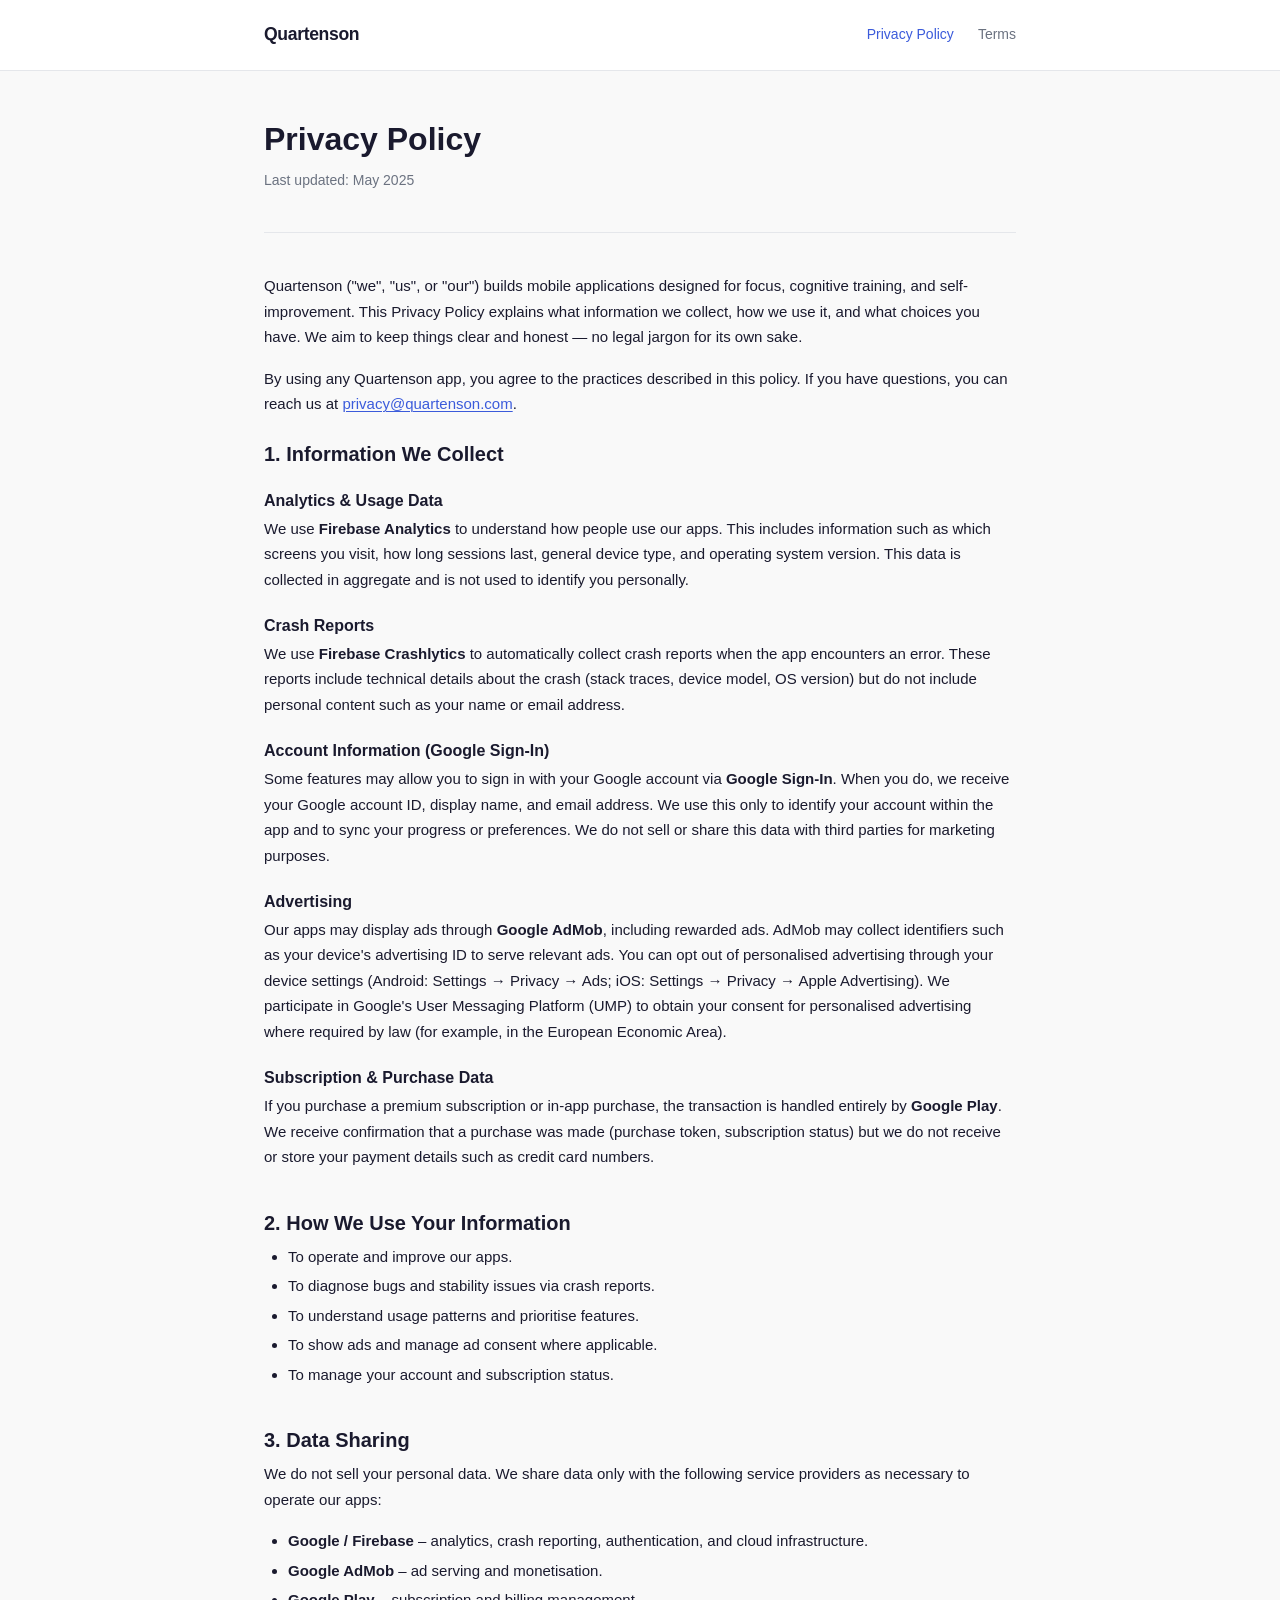
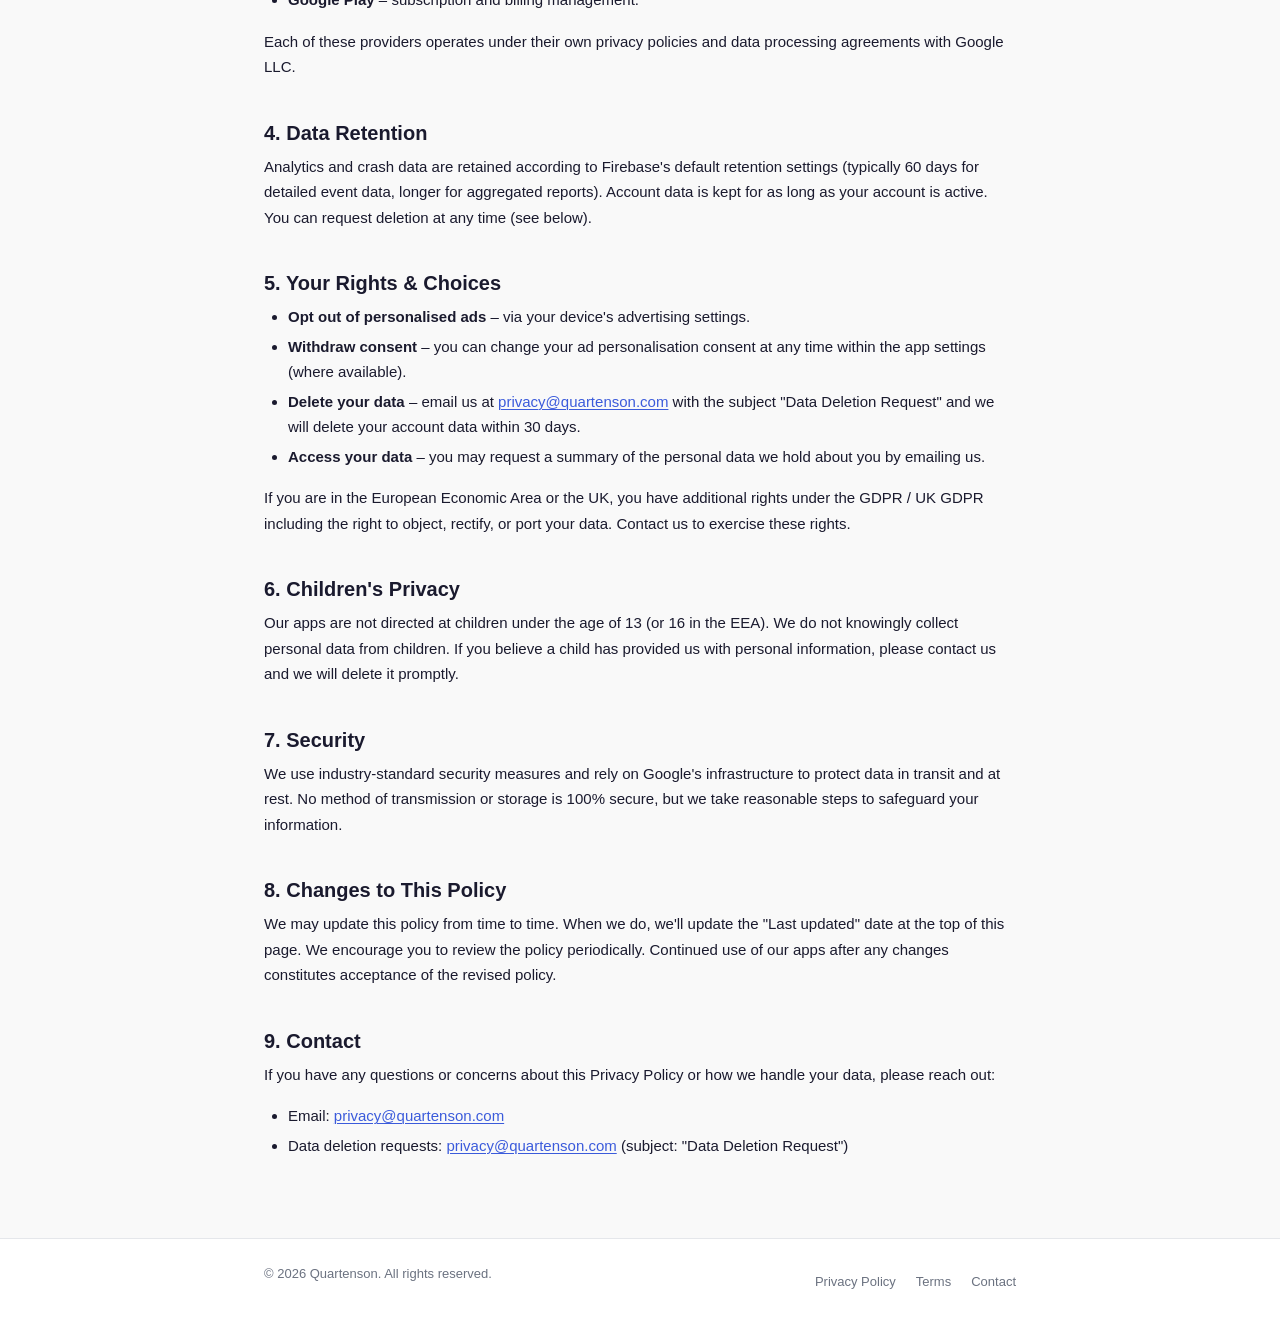
==== privacy-policy.html @ 2cf26a0f "Add static legal site: homepage, privacy policy, terms, CSS, README" ====
<!DOCTYPE html>
<html lang="en">
<head>
  <meta charset="UTF-8" />
  <meta name="viewport" content="width=device-width, initial-scale=1.0" />
  <meta name="description" content="Quartenson Privacy Policy – how we collect, use, and protect your information." />
  <title>Privacy Policy – Quartenson</title>
  <link rel="stylesheet" href="css/style.css" />
</head>
<body>

  <header class="site-header">
    <div class="header-inner">
      <a href="index.html" class="site-logo">Quartenson</a>
      <nav class="site-nav" aria-label="Main navigation">
        <a href="privacy-policy.html" aria-current="page">Privacy Policy</a>
        <a href="terms-and-conditions.html">Terms</a>
      </nav>
    </div>
  </header>

  <main>
    <div class="page-header">
      <h1>Privacy Policy</h1>
      <p class="page-meta">Last updated: May 2025</p>
    </div>

    <div class="legal-body">

      <p>
        Quartenson ("we", "us", or "our") builds mobile applications designed for focus,
        cognitive training, and self-improvement. This Privacy Policy explains what
        information we collect, how we use it, and what choices you have. We aim to keep
        things clear and honest — no legal jargon for its own sake.
      </p>

      <p>
        By using any Quartenson app, you agree to the practices described in this policy.
        If you have questions, you can reach us at
        <a href="mailto:privacy@quartenson.com">privacy@quartenson.com</a>.
      </p>

      <h2>1. Information We Collect</h2>

      <h3>Analytics &amp; Usage Data</h3>
      <p>
        We use <strong>Firebase Analytics</strong> to understand how people use our apps.
        This includes information such as which screens you visit, how long sessions last,
        general device type, and operating system version. This data is collected in
        aggregate and is not used to identify you personally.
      </p>

      <h3>Crash Reports</h3>
      <p>
        We use <strong>Firebase Crashlytics</strong> to automatically collect crash reports
        when the app encounters an error. These reports include technical details about the
        crash (stack traces, device model, OS version) but do not include personal content
        such as your name or email address.
      </p>

      <h3>Account Information (Google Sign-In)</h3>
      <p>
        Some features may allow you to sign in with your Google account via
        <strong>Google Sign-In</strong>. When you do, we receive your Google account ID,
        display name, and email address. We use this only to identify your account within
        the app and to sync your progress or preferences. We do not sell or share this
        data with third parties for marketing purposes.
      </p>

      <h3>Advertising</h3>
      <p>
        Our apps may display ads through <strong>Google AdMob</strong>, including rewarded
        ads. AdMob may collect identifiers such as your device's advertising ID to serve
        relevant ads. You can opt out of personalised advertising through your device
        settings (Android: Settings → Privacy → Ads; iOS: Settings → Privacy → Apple
        Advertising). We participate in Google's User Messaging Platform (UMP) to obtain
        your consent for personalised advertising where required by law (for example, in
        the European Economic Area).
      </p>

      <h3>Subscription &amp; Purchase Data</h3>
      <p>
        If you purchase a premium subscription or in-app purchase, the transaction is
        handled entirely by <strong>Google Play</strong>. We receive confirmation that a
        purchase was made (purchase token, subscription status) but we do not receive or
        store your payment details such as credit card numbers.
      </p>

      <h2>2. How We Use Your Information</h2>

      <ul>
        <li>To operate and improve our apps.</li>
        <li>To diagnose bugs and stability issues via crash reports.</li>
        <li>To understand usage patterns and prioritise features.</li>
        <li>To show ads and manage ad consent where applicable.</li>
        <li>To manage your account and subscription status.</li>
      </ul>

      <h2>3. Data Sharing</h2>

      <p>
        We do not sell your personal data. We share data only with the following service
        providers as necessary to operate our apps:
      </p>

      <ul>
        <li><strong>Google / Firebase</strong> – analytics, crash reporting, authentication, and cloud infrastructure.</li>
        <li><strong>Google AdMob</strong> – ad serving and monetisation.</li>
        <li><strong>Google Play</strong> – subscription and billing management.</li>
      </ul>

      <p>
        Each of these providers operates under their own privacy policies and data
        processing agreements with Google LLC.
      </p>

      <h2>4. Data Retention</h2>

      <p>
        Analytics and crash data are retained according to Firebase's default retention
        settings (typically 60 days for detailed event data, longer for aggregated
        reports). Account data is kept for as long as your account is active. You can
        request deletion at any time (see below).
      </p>

      <h2>5. Your Rights &amp; Choices</h2>

      <ul>
        <li><strong>Opt out of personalised ads</strong> – via your device's advertising settings.</li>
        <li><strong>Withdraw consent</strong> – you can change your ad personalisation consent at any time within the app settings (where available).</li>
        <li><strong>Delete your data</strong> – email us at <a href="mailto:privacy@quartenson.com">privacy@quartenson.com</a> with the subject "Data Deletion Request" and we will delete your account data within 30 days.</li>
        <li><strong>Access your data</strong> – you may request a summary of the personal data we hold about you by emailing us.</li>
      </ul>

      <p>
        If you are in the European Economic Area or the UK, you have additional rights
        under the GDPR / UK GDPR including the right to object, rectify, or port your
        data. Contact us to exercise these rights.
      </p>

      <h2>6. Children's Privacy</h2>

      <p>
        Our apps are not directed at children under the age of 13 (or 16 in the EEA).
        We do not knowingly collect personal data from children. If you believe a child
        has provided us with personal information, please contact us and we will delete it
        promptly.
      </p>

      <h2>7. Security</h2>

      <p>
        We use industry-standard security measures and rely on Google's infrastructure
        to protect data in transit and at rest. No method of transmission or storage is
        100% secure, but we take reasonable steps to safeguard your information.
      </p>

      <h2>8. Changes to This Policy</h2>

      <p>
        We may update this policy from time to time. When we do, we'll update the
        "Last updated" date at the top of this page. We encourage you to review the
        policy periodically. Continued use of our apps after any changes constitutes
        acceptance of the revised policy.
      </p>

      <h2>9. Contact</h2>

      <p>
        If you have any questions or concerns about this Privacy Policy or how we handle
        your data, please reach out:
      </p>

      <ul>
        <li>Email: <a href="mailto:privacy@quartenson.com">privacy@quartenson.com</a></li>
        <li>Data deletion requests: <a href="mailto:privacy@quartenson.com">privacy@quartenson.com</a> (subject: "Data Deletion Request")</li>
      </ul>

    </div>
  </main>

  <footer class="site-footer">
    <div class="footer-inner">
      <p>&copy; <span id="year"></span> Quartenson. All rights reserved.</p>
      <nav class="footer-links" aria-label="Footer navigation">
        <a href="privacy-policy.html">Privacy Policy</a>
        <a href="terms-and-conditions.html">Terms</a>
        <a href="mailto:support@quartenson.com">Contact</a>
      </nav>
    </div>
  </footer>

  <script>
    document.getElementById('year').textContent = new Date().getFullYear();
  </script>
</body>
</html>
---- css/style.css ----
/* ============================================================
   Quartenson Legal – shared stylesheet
   ============================================================ */

/* ── Reset / base ────────────────────────────────────────── */
*, *::before, *::after {
  box-sizing: border-box;
  margin: 0;
  padding: 0;
}

html {
  font-size: 16px;
  scroll-behavior: smooth;
}

body {
  font-family: -apple-system, BlinkMacSystemFont, "Segoe UI", Roboto,
               "Helvetica Neue", Arial, sans-serif;
  background-color: var(--bg);
  color: var(--text);
  line-height: 1.7;
  min-height: 100vh;
  display: flex;
  flex-direction: column;
}

/* ── CSS variables (light mode default) ─────────────────── */
:root {
  --bg:          #f9f9f9;
  --surface:     #ffffff;
  --border:      #e5e7eb;
  --text:        #1a1a2e;
  --text-muted:  #6b7280;
  --accent:      #3b5bdb;
  --accent-hover:#2f4ac4;
  --link:        #3b5bdb;
}

/* ── Dark mode ───────────────────────────────────────────── */
@media (prefers-color-scheme: dark) {
  :root {
    --bg:          #0f1117;
    --surface:     #1a1d27;
    --border:      #2d3148;
    --text:        #e8eaf6;
    --text-muted:  #9ca3af;
    --accent:      #7c8ff0;
    --accent-hover:#9ba7f5;
    --link:        #7c8ff0;
  }
}

/* ── Layout ──────────────────────────────────────────────── */
.site-header {
  border-bottom: 1px solid var(--border);
  background: var(--surface);
}

.header-inner {
  max-width: 800px;
  margin: 0 auto;
  padding: 1.25rem 1.5rem;
  display: flex;
  align-items: center;
  justify-content: space-between;
  flex-wrap: wrap;
  gap: 0.75rem;
}

.site-logo {
  font-size: 1.1rem;
  font-weight: 700;
  letter-spacing: -0.02em;
  color: var(--text);
  text-decoration: none;
}

.site-logo:hover {
  color: var(--accent);
}

.site-nav {
  display: flex;
  gap: 1.5rem;
}

.site-nav a {
  font-size: 0.875rem;
  color: var(--text-muted);
  text-decoration: none;
  transition: color 0.15s;
}

.site-nav a:hover,
.site-nav a[aria-current="page"] {
  color: var(--accent);
}

main {
  flex: 1;
  max-width: 800px;
  width: 100%;
  margin: 0 auto;
  padding: 3rem 1.5rem 4rem;
}

.site-footer {
  border-top: 1px solid var(--border);
  background: var(--surface);
}

.footer-inner {
  max-width: 800px;
  margin: 0 auto;
  padding: 1.5rem;
  display: flex;
  align-items: center;
  justify-content: space-between;
  flex-wrap: wrap;
  gap: 0.75rem;
}

.footer-inner p {
  font-size: 0.8125rem;
  color: var(--text-muted);
}

.footer-links {
  display: flex;
  gap: 1.25rem;
}

.footer-links a {
  font-size: 0.8125rem;
  color: var(--text-muted);
  text-decoration: none;
  transition: color 0.15s;
}

.footer-links a:hover {
  color: var(--accent);
}

/* ── Typography ──────────────────────────────────────────── */
h1, h2, h3 {
  line-height: 1.3;
  color: var(--text);
}

h1 { font-size: 2rem;   font-weight: 700; margin-bottom: 0.75rem; }
h2 { font-size: 1.25rem; font-weight: 600; margin-top: 2.5rem; margin-bottom: 0.5rem; }
h3 { font-size: 1rem;   font-weight: 600; margin-top: 1.5rem; margin-bottom: 0.25rem; }

p  { margin-bottom: 1rem; }
ul, ol { margin-bottom: 1rem; padding-left: 1.5rem; }
li { margin-bottom: 0.25rem; }

a {
  color: var(--link);
  text-decoration: underline;
  text-decoration-thickness: 1px;
  text-underline-offset: 2px;
  transition: color 0.15s;
}

a:hover { color: var(--accent-hover); }

/* ── Homepage specific ───────────────────────────────────── */
.hero {
  text-align: center;
  padding: 4rem 0 3rem;
}

.hero-logo-placeholder {
  width: 72px;
  height: 72px;
  border-radius: 18px;
  background: var(--accent);
  display: inline-flex;
  align-items: center;
  justify-content: center;
  margin-bottom: 1.5rem;
  font-size: 2rem;
  color: #fff;
  font-weight: 800;
  letter-spacing: -0.05em;
}

.hero h1 {
  font-size: 2.25rem;
  margin-bottom: 0.75rem;
}

.hero p {
  font-size: 1.0625rem;
  color: var(--text-muted);
  max-width: 480px;
  margin: 0 auto 2rem;
}

.nav-cards {
  display: flex;
  flex-wrap: wrap;
  gap: 1rem;
  justify-content: center;
  margin-top: 2rem;
}

.nav-card {
  background: var(--surface);
  border: 1px solid var(--border);
  border-radius: 12px;
  padding: 1.5rem 2rem;
  text-decoration: none;
  color: var(--text);
  min-width: 200px;
  flex: 1;
  max-width: 240px;
  transition: border-color 0.15s, box-shadow 0.15s;
}

.nav-card:hover {
  border-color: var(--accent);
  box-shadow: 0 0 0 3px rgba(59, 91, 219, 0.08);
  color: var(--text);
  text-decoration: none;
}

.nav-card-icon {
  font-size: 1.5rem;
  margin-bottom: 0.5rem;
  display: block;
}

.nav-card-title {
  font-size: 0.9375rem;
  font-weight: 600;
  display: block;
  margin-bottom: 0.25rem;
}

.nav-card-desc {
  font-size: 0.8125rem;
  color: var(--text-muted);
  display: block;
}

/* ── Legal page specific ─────────────────────────────────── */
.page-header {
  margin-bottom: 2.5rem;
  padding-bottom: 1.5rem;
  border-bottom: 1px solid var(--border);
}

.page-header h1 {
  margin-bottom: 0.5rem;
}

.page-meta {
  font-size: 0.875rem;
  color: var(--text-muted);
}

.legal-body {
  font-size: 0.9375rem;
}

.legal-body h2:first-of-type {
  margin-top: 1.5rem;
}

/* ── Responsive ──────────────────────────────────────────── */
@media (max-width: 600px) {
  main { padding: 2rem 1.25rem 3rem; }
  .hero { padding: 2.5rem 0 2rem; }
  .hero h1 { font-size: 1.75rem; }
  h1 { font-size: 1.625rem; }
  .nav-card { max-width: 100%; }
  .footer-inner { flex-direction: column; align-items: flex-start; }
}
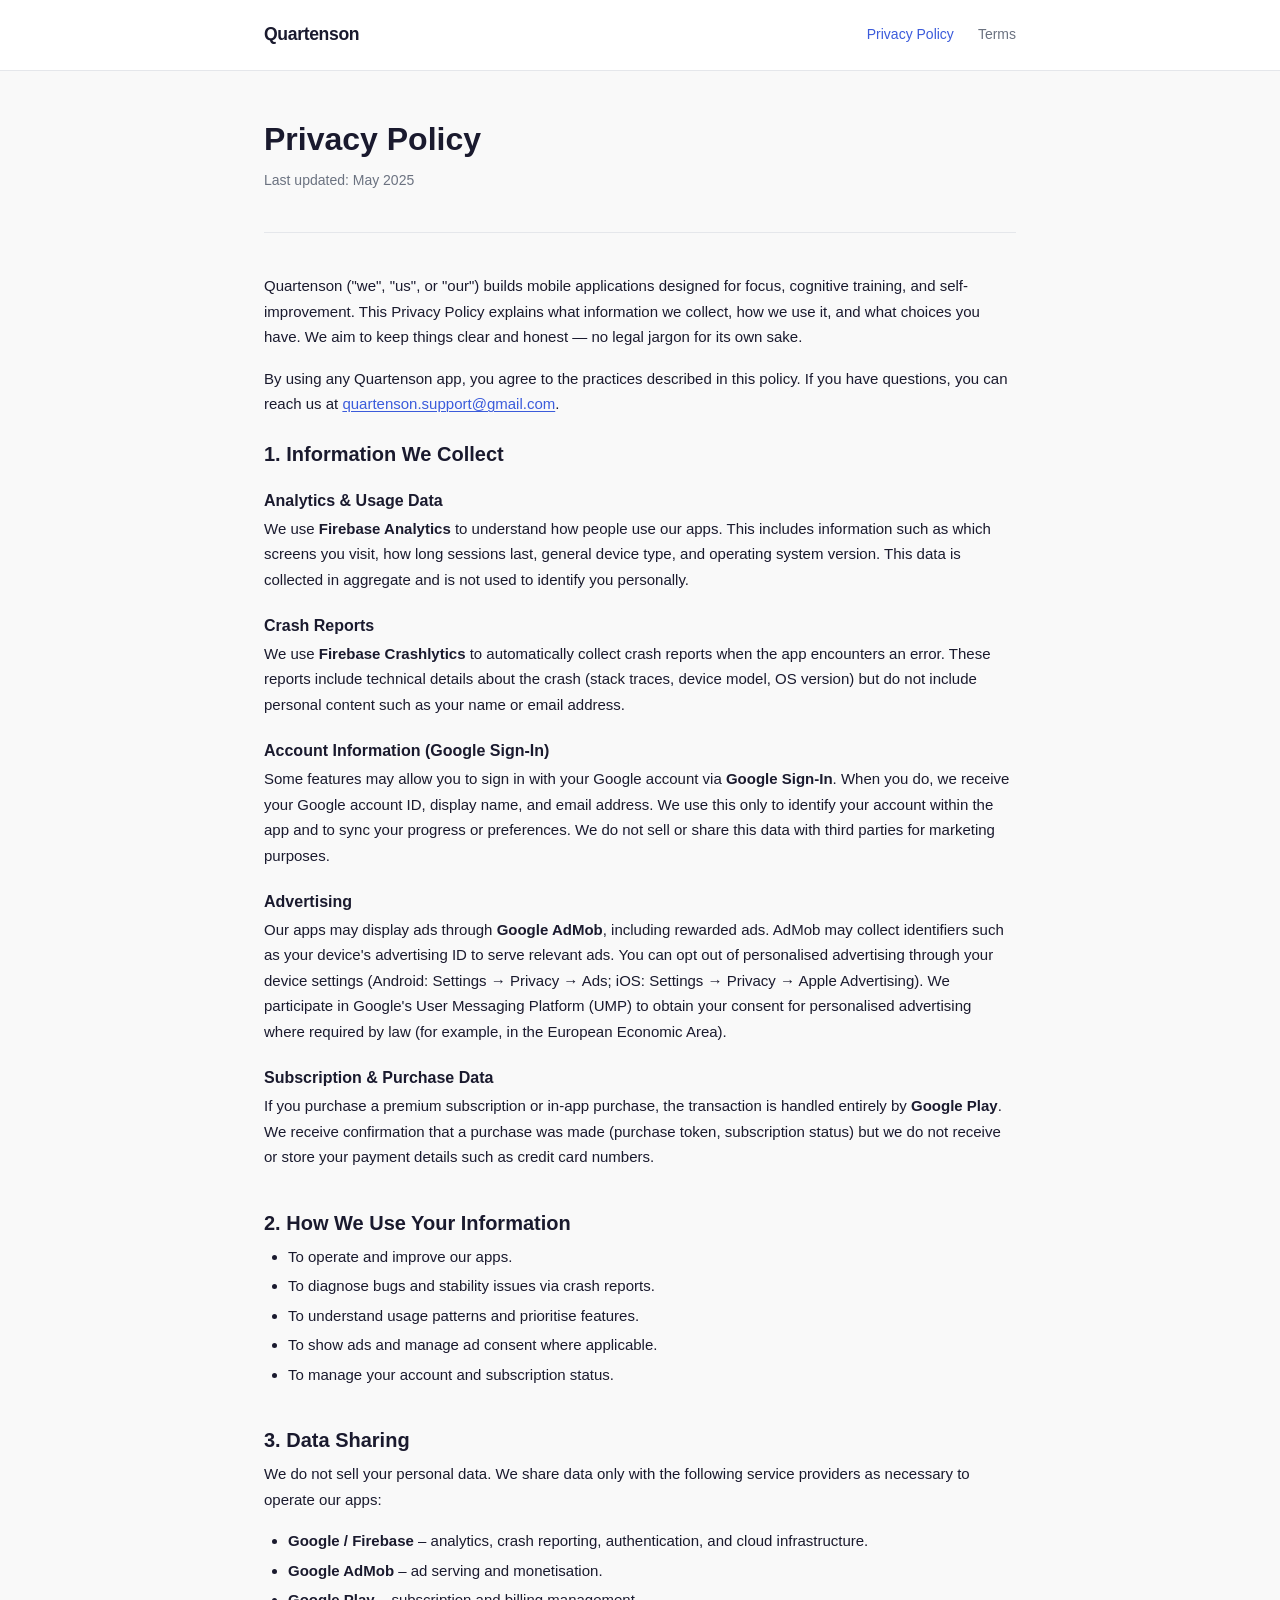
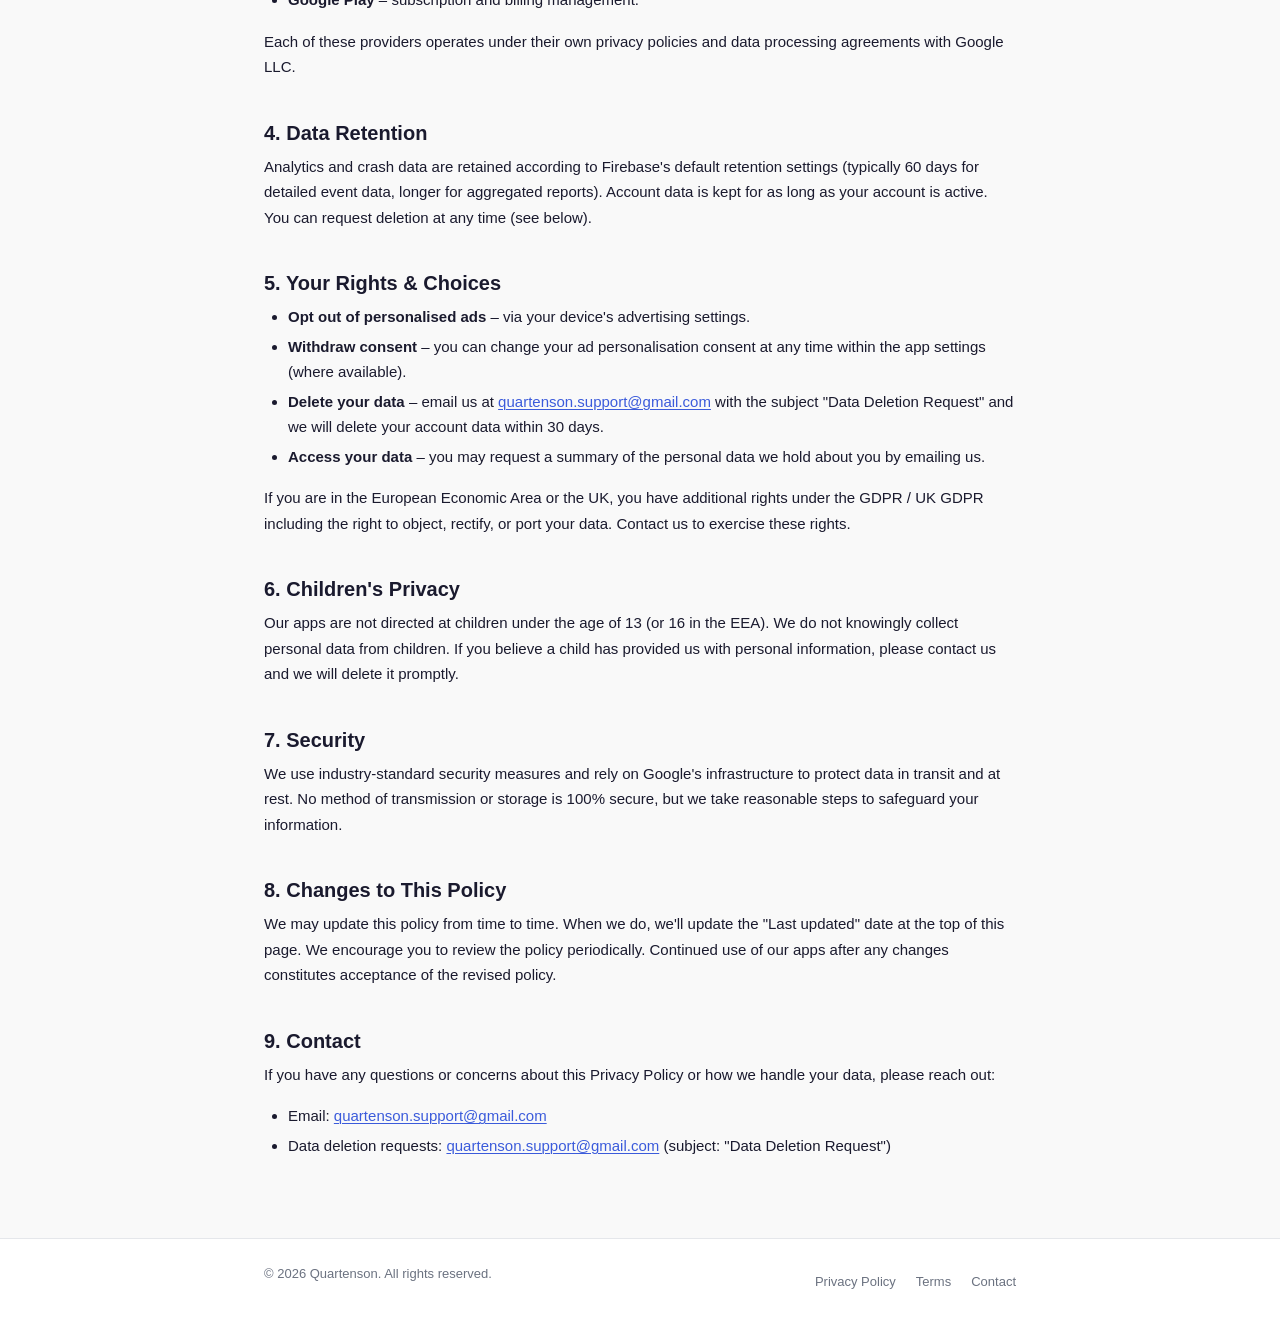
==== commit a0e11e46: "Update contact email to quartenson.support@gmail.com" ====
--- a/privacy-policy.html
+++ b/privacy-policy.html
@@ -37,7 +37,7 @@
       <p>
         By using any Quartenson app, you agree to the practices described in this policy.
         If you have questions, you can reach us at
-        <a href="mailto:privacy@quartenson.com">privacy@quartenson.com</a>.
+        <a href="mailto:quartenson.support@gmail.com">quartenson.support@gmail.com</a>.
       </p>
 
       <h2>1. Information We Collect</h2>
@@ -128,7 +128,7 @@
       <ul>
         <li><strong>Opt out of personalised ads</strong> – via your device's advertising settings.</li>
         <li><strong>Withdraw consent</strong> – you can change your ad personalisation consent at any time within the app settings (where available).</li>
-        <li><strong>Delete your data</strong> – email us at <a href="mailto:privacy@quartenson.com">privacy@quartenson.com</a> with the subject "Data Deletion Request" and we will delete your account data within 30 days.</li>
+        <li><strong>Delete your data</strong> – email us at <a href="mailto:quartenson.support@gmail.com">quartenson.support@gmail.com</a> with the subject "Data Deletion Request" and we will delete your account data within 30 days.</li>
         <li><strong>Access your data</strong> – you may request a summary of the personal data we hold about you by emailing us.</li>
       </ul>
 
@@ -172,8 +172,8 @@
       </p>
 
       <ul>
-        <li>Email: <a href="mailto:privacy@quartenson.com">privacy@quartenson.com</a></li>
-        <li>Data deletion requests: <a href="mailto:privacy@quartenson.com">privacy@quartenson.com</a> (subject: "Data Deletion Request")</li>
+        <li>Email: <a href="mailto:quartenson.support@gmail.com">quartenson.support@gmail.com</a></li>
+        <li>Data deletion requests: <a href="mailto:quartenson.support@gmail.com">quartenson.support@gmail.com</a> (subject: "Data Deletion Request")</li>
       </ul>
 
     </div>
@@ -185,7 +185,7 @@
       <nav class="footer-links" aria-label="Footer navigation">
         <a href="privacy-policy.html">Privacy Policy</a>
         <a href="terms-and-conditions.html">Terms</a>
-        <a href="mailto:support@quartenson.com">Contact</a>
+        <a href="mailto:quartenson.support@gmail.com">Contact</a>
       </nav>
     </div>
   </footer>
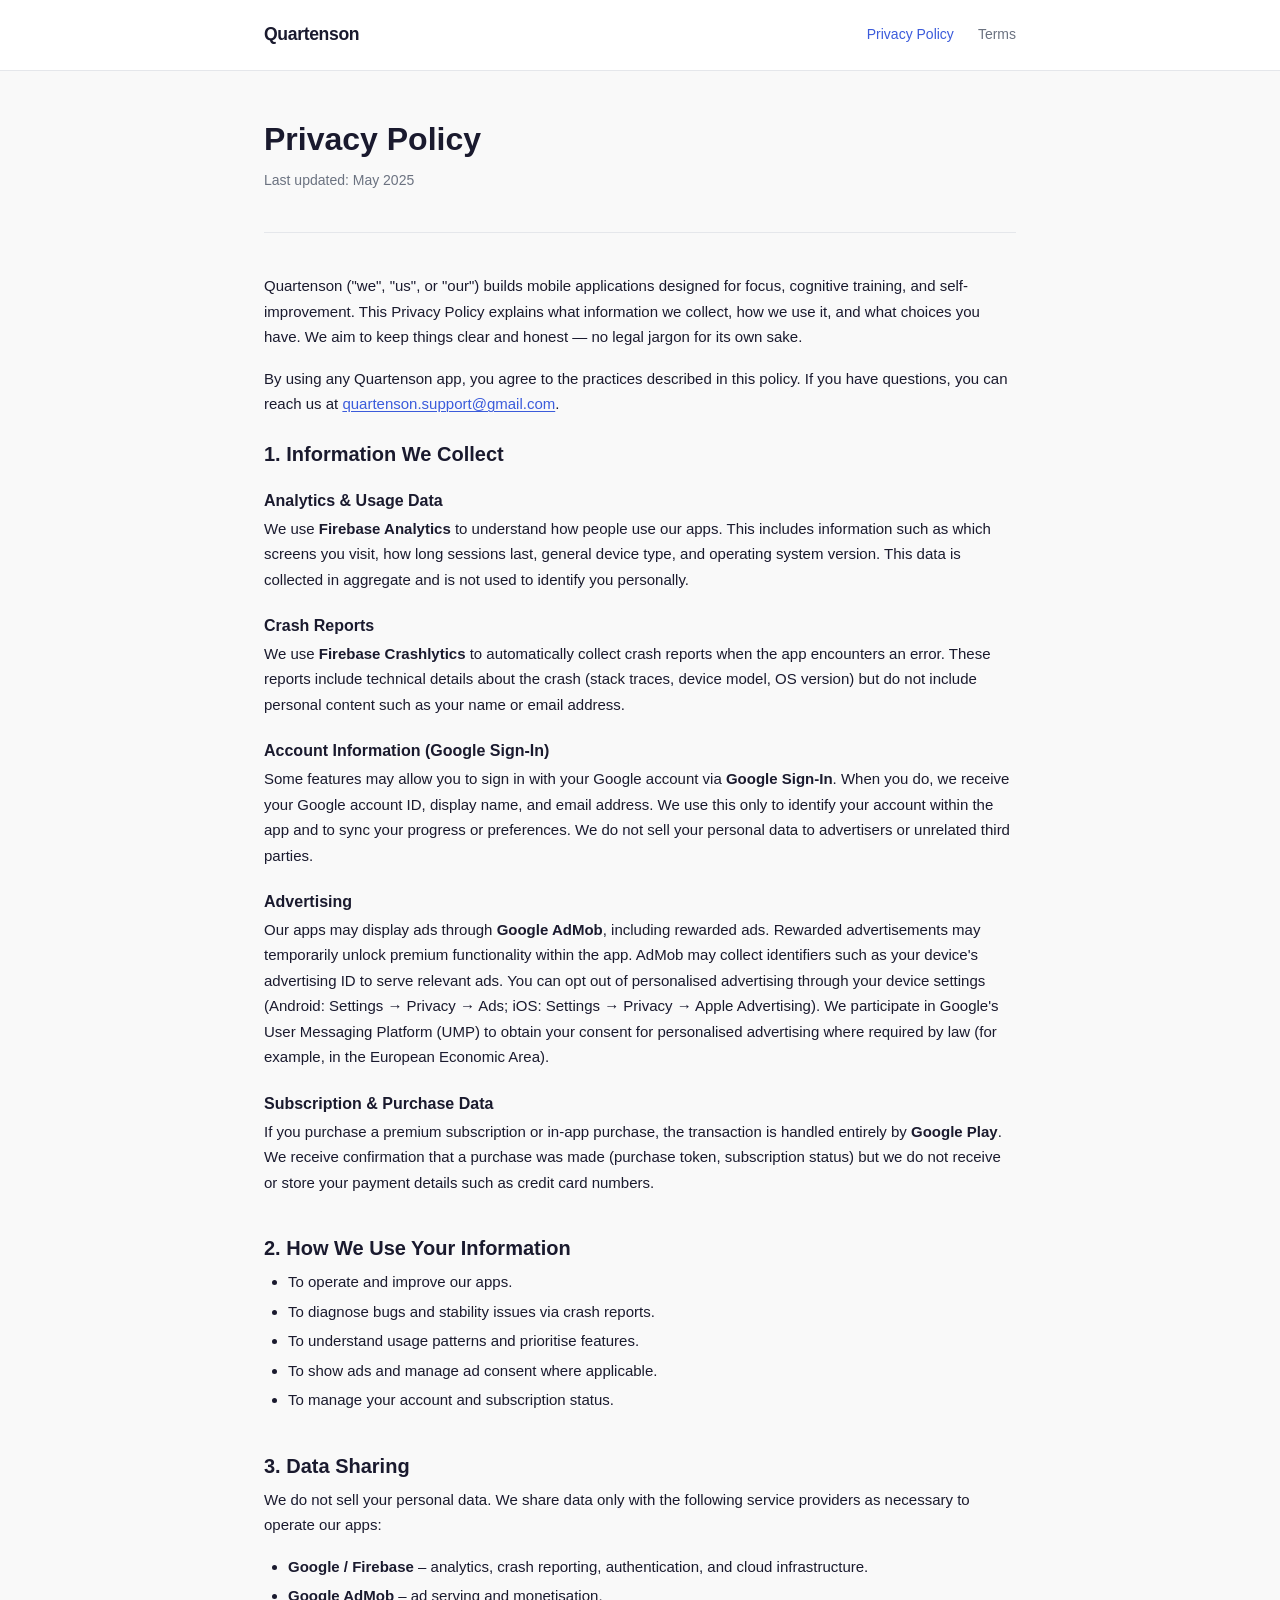
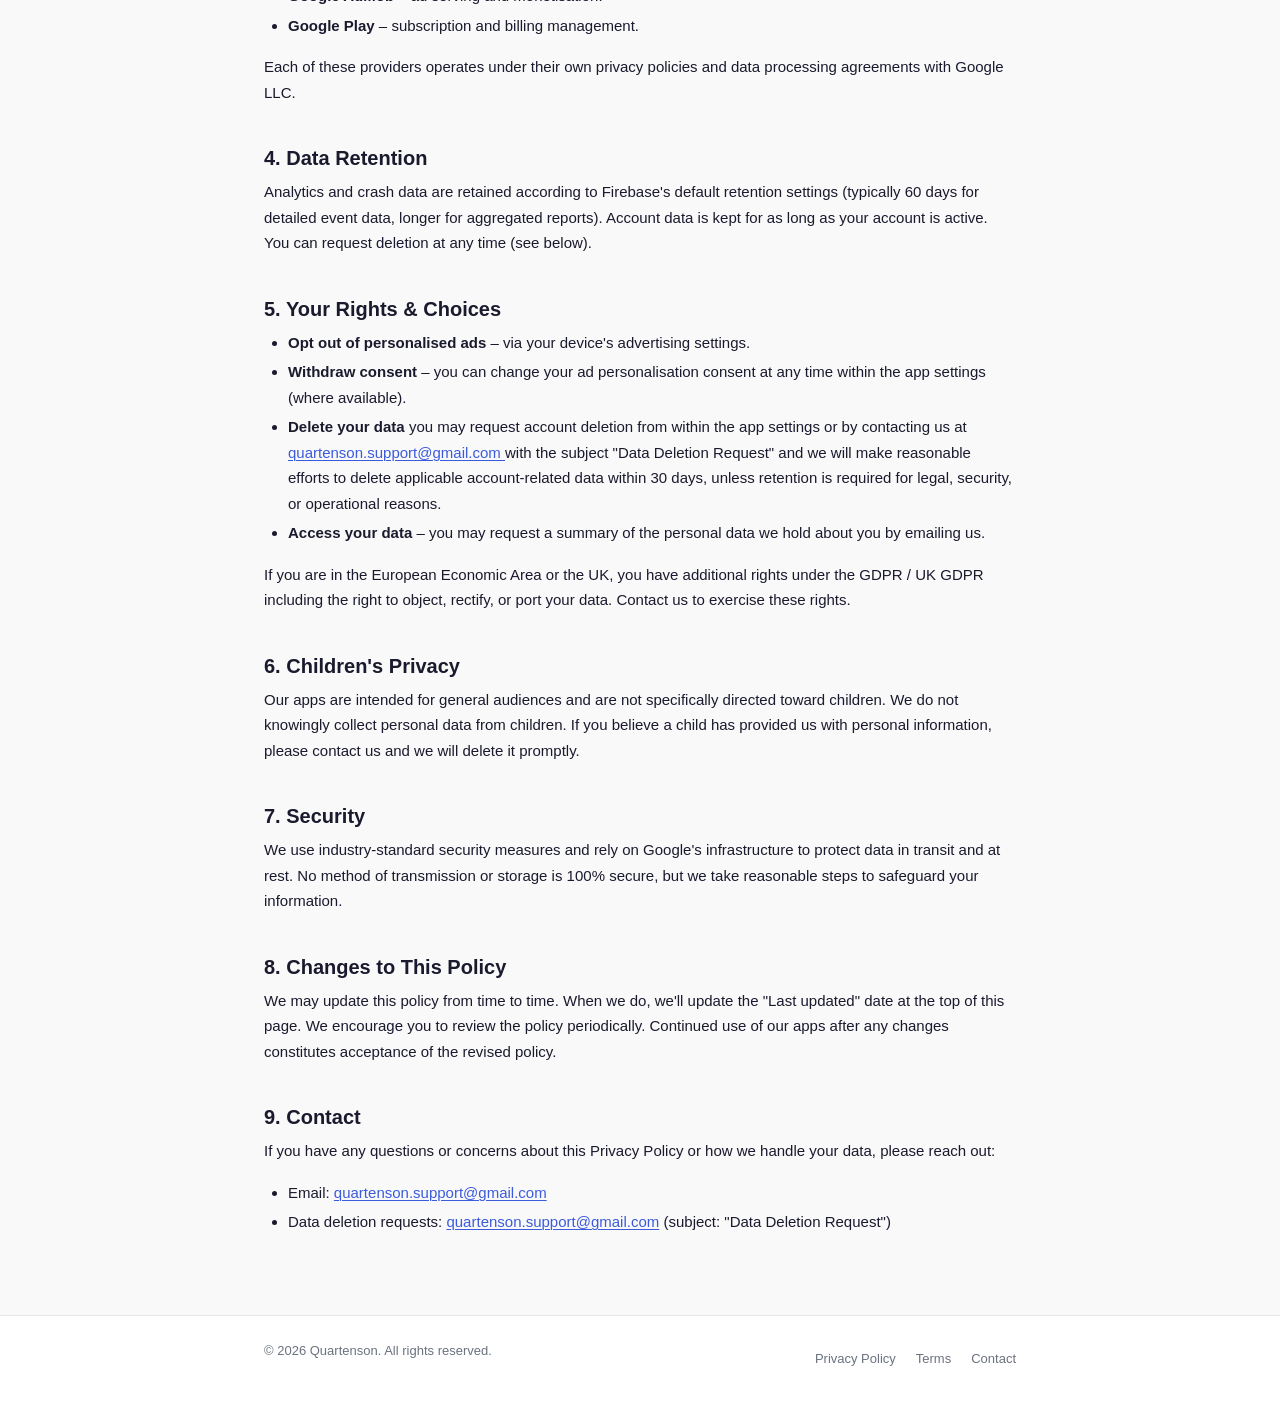
==== commit df2fb7d6: "feat: refactored privacy policy and terms and conditions HTML structure for consistency and clarity" ====
--- a/privacy-policy.html
+++ b/privacy-policy.html
@@ -1,197 +1,270 @@
-<!DOCTYPE html>
+<!doctype html>
 <html lang="en">
-<head>
-  <meta charset="UTF-8" />
-  <meta name="viewport" content="width=device-width, initial-scale=1.0" />
-  <meta name="description" content="Quartenson Privacy Policy – how we collect, use, and protect your information." />
-  <title>Privacy Policy – Quartenson</title>
-  <link rel="stylesheet" href="css/style.css" />
-</head>
-<body>
-
-  <header class="site-header">
-    <div class="header-inner">
-      <a href="index.html" class="site-logo">Quartenson</a>
-      <nav class="site-nav" aria-label="Main navigation">
-        <a href="privacy-policy.html" aria-current="page">Privacy Policy</a>
-        <a href="terms-and-conditions.html">Terms</a>
-      </nav>
-    </div>
-  </header>
-
-  <main>
-    <div class="page-header">
-      <h1>Privacy Policy</h1>
-      <p class="page-meta">Last updated: May 2025</p>
-    </div>
-
-    <div class="legal-body">
-
-      <p>
-        Quartenson ("we", "us", or "our") builds mobile applications designed for focus,
-        cognitive training, and self-improvement. This Privacy Policy explains what
-        information we collect, how we use it, and what choices you have. We aim to keep
-        things clear and honest — no legal jargon for its own sake.
-      </p>
-
-      <p>
-        By using any Quartenson app, you agree to the practices described in this policy.
-        If you have questions, you can reach us at
-        <a href="mailto:quartenson.support@gmail.com">quartenson.support@gmail.com</a>.
-      </p>
-
-      <h2>1. Information We Collect</h2>
-
-      <h3>Analytics &amp; Usage Data</h3>
-      <p>
-        We use <strong>Firebase Analytics</strong> to understand how people use our apps.
-        This includes information such as which screens you visit, how long sessions last,
-        general device type, and operating system version. This data is collected in
-        aggregate and is not used to identify you personally.
-      </p>
-
-      <h3>Crash Reports</h3>
-      <p>
-        We use <strong>Firebase Crashlytics</strong> to automatically collect crash reports
-        when the app encounters an error. These reports include technical details about the
-        crash (stack traces, device model, OS version) but do not include personal content
-        such as your name or email address.
-      </p>
-
-      <h3>Account Information (Google Sign-In)</h3>
-      <p>
-        Some features may allow you to sign in with your Google account via
-        <strong>Google Sign-In</strong>. When you do, we receive your Google account ID,
-        display name, and email address. We use this only to identify your account within
-        the app and to sync your progress or preferences. We do not sell or share this
-        data with third parties for marketing purposes.
-      </p>
-
-      <h3>Advertising</h3>
-      <p>
-        Our apps may display ads through <strong>Google AdMob</strong>, including rewarded
-        ads. AdMob may collect identifiers such as your device's advertising ID to serve
-        relevant ads. You can opt out of personalised advertising through your device
-        settings (Android: Settings → Privacy → Ads; iOS: Settings → Privacy → Apple
-        Advertising). We participate in Google's User Messaging Platform (UMP) to obtain
-        your consent for personalised advertising where required by law (for example, in
-        the European Economic Area).
-      </p>
-
-      <h3>Subscription &amp; Purchase Data</h3>
-      <p>
-        If you purchase a premium subscription or in-app purchase, the transaction is
-        handled entirely by <strong>Google Play</strong>. We receive confirmation that a
-        purchase was made (purchase token, subscription status) but we do not receive or
-        store your payment details such as credit card numbers.
-      </p>
-
-      <h2>2. How We Use Your Information</h2>
-
-      <ul>
-        <li>To operate and improve our apps.</li>
-        <li>To diagnose bugs and stability issues via crash reports.</li>
-        <li>To understand usage patterns and prioritise features.</li>
-        <li>To show ads and manage ad consent where applicable.</li>
-        <li>To manage your account and subscription status.</li>
-      </ul>
-
-      <h2>3. Data Sharing</h2>
-
-      <p>
-        We do not sell your personal data. We share data only with the following service
-        providers as necessary to operate our apps:
-      </p>
-
-      <ul>
-        <li><strong>Google / Firebase</strong> – analytics, crash reporting, authentication, and cloud infrastructure.</li>
-        <li><strong>Google AdMob</strong> – ad serving and monetisation.</li>
-        <li><strong>Google Play</strong> – subscription and billing management.</li>
-      </ul>
-
-      <p>
-        Each of these providers operates under their own privacy policies and data
-        processing agreements with Google LLC.
-      </p>
-
-      <h2>4. Data Retention</h2>
-
-      <p>
-        Analytics and crash data are retained according to Firebase's default retention
-        settings (typically 60 days for detailed event data, longer for aggregated
-        reports). Account data is kept for as long as your account is active. You can
-        request deletion at any time (see below).
-      </p>
-
-      <h2>5. Your Rights &amp; Choices</h2>
-
-      <ul>
-        <li><strong>Opt out of personalised ads</strong> – via your device's advertising settings.</li>
-        <li><strong>Withdraw consent</strong> – you can change your ad personalisation consent at any time within the app settings (where available).</li>
-        <li><strong>Delete your data</strong> – email us at <a href="mailto:quartenson.support@gmail.com">quartenson.support@gmail.com</a> with the subject "Data Deletion Request" and we will delete your account data within 30 days.</li>
-        <li><strong>Access your data</strong> – you may request a summary of the personal data we hold about you by emailing us.</li>
-      </ul>
-
-      <p>
-        If you are in the European Economic Area or the UK, you have additional rights
-        under the GDPR / UK GDPR including the right to object, rectify, or port your
-        data. Contact us to exercise these rights.
-      </p>
-
-      <h2>6. Children's Privacy</h2>
-
-      <p>
-        Our apps are not directed at children under the age of 13 (or 16 in the EEA).
-        We do not knowingly collect personal data from children. If you believe a child
-        has provided us with personal information, please contact us and we will delete it
-        promptly.
-      </p>
-
-      <h2>7. Security</h2>
-
-      <p>
-        We use industry-standard security measures and rely on Google's infrastructure
-        to protect data in transit and at rest. No method of transmission or storage is
-        100% secure, but we take reasonable steps to safeguard your information.
-      </p>
-
-      <h2>8. Changes to This Policy</h2>
-
-      <p>
-        We may update this policy from time to time. When we do, we'll update the
-        "Last updated" date at the top of this page. We encourage you to review the
-        policy periodically. Continued use of our apps after any changes constitutes
-        acceptance of the revised policy.
-      </p>
-
-      <h2>9. Contact</h2>
-
-      <p>
-        If you have any questions or concerns about this Privacy Policy or how we handle
-        your data, please reach out:
-      </p>
-
-      <ul>
-        <li>Email: <a href="mailto:quartenson.support@gmail.com">quartenson.support@gmail.com</a></li>
-        <li>Data deletion requests: <a href="mailto:quartenson.support@gmail.com">quartenson.support@gmail.com</a> (subject: "Data Deletion Request")</li>
-      </ul>
-
-    </div>
-  </main>
-
-  <footer class="site-footer">
-    <div class="footer-inner">
-      <p>&copy; <span id="year"></span> Quartenson. All rights reserved.</p>
-      <nav class="footer-links" aria-label="Footer navigation">
-        <a href="privacy-policy.html">Privacy Policy</a>
-        <a href="terms-and-conditions.html">Terms</a>
-        <a href="mailto:quartenson.support@gmail.com">Contact</a>
-      </nav>
-    </div>
-  </footer>
-
-  <script>
-    document.getElementById('year').textContent = new Date().getFullYear();
-  </script>
-</body>
+    <head>
+        <meta charset="UTF-8" />
+        <meta name="viewport" content="width=device-width, initial-scale=1.0" />
+        <meta
+            name="description"
+            content="Quartenson Privacy Policy – how we collect, use, and protect your information."
+        />
+        <title>Privacy Policy – Quartenson</title>
+        <link rel="stylesheet" href="css/style.css" />
+    </head>
+    <body>
+        <header class="site-header">
+            <div class="header-inner">
+                <a href="index.html" class="site-logo">Quartenson</a>
+                <nav class="site-nav" aria-label="Main navigation">
+                    <a href="privacy-policy.html" aria-current="page"
+                        >Privacy Policy</a
+                    >
+                    <a href="terms-and-conditions.html">Terms</a>
+                </nav>
+            </div>
+        </header>
+
+        <main>
+            <div class="page-header">
+                <h1>Privacy Policy</h1>
+                <p class="page-meta">Last updated: May 2025</p>
+            </div>
+
+            <div class="legal-body">
+                <p>
+                    Quartenson ("we", "us", or "our") builds mobile applications
+                    designed for focus, cognitive training, and
+                    self-improvement. This Privacy Policy explains what
+                    information we collect, how we use it, and what choices you
+                    have. We aim to keep things clear and honest — no legal
+                    jargon for its own sake.
+                </p>
+
+                <p>
+                    By using any Quartenson app, you agree to the practices
+                    described in this policy. If you have questions, you can
+                    reach us at
+                    <a href="mailto:quartenson.support@gmail.com"
+                        >quartenson.support@gmail.com</a
+                    >.
+                </p>
+
+                <h2>1. Information We Collect</h2>
+
+                <h3>Analytics &amp; Usage Data</h3>
+                <p>
+                    We use <strong>Firebase Analytics</strong> to understand how
+                    people use our apps. This includes information such as which
+                    screens you visit, how long sessions last, general device
+                    type, and operating system version. This data is collected
+                    in aggregate and is not used to identify you personally.
+                </p>
+
+                <h3>Crash Reports</h3>
+                <p>
+                    We use <strong>Firebase Crashlytics</strong> to
+                    automatically collect crash reports when the app encounters
+                    an error. These reports include technical details about the
+                    crash (stack traces, device model, OS version) but do not
+                    include personal content such as your name or email address.
+                </p>
+
+                <h3>Account Information (Google Sign-In)</h3>
+                <p>
+                    Some features may allow you to sign in with your Google
+                    account via
+                    <strong>Google Sign-In</strong>. When you do, we receive
+                    your Google account ID, display name, and email address. We
+                    use this only to identify your account within the app and to
+                    sync your progress or preferences. We do not sell your
+                    personal data to advertisers or unrelated third parties.
+                </p>
+
+                <h3>Advertising</h3>
+                <p>
+                    Our apps may display ads through
+                    <strong>Google AdMob</strong>, including rewarded ads.
+                    Rewarded advertisements may temporarily unlock premium
+                    functionality within the app. AdMob may collect identifiers
+                    such as your device's advertising ID to serve relevant ads.
+                    You can opt out of personalised advertising through your
+                    device settings (Android: Settings → Privacy → Ads; iOS:
+                    Settings → Privacy → Apple Advertising). We participate in
+                    Google's User Messaging Platform (UMP) to obtain your
+                    consent for personalised advertising where required by law
+                    (for example, in the European Economic Area).
+                </p>
+
+                <h3>Subscription &amp; Purchase Data</h3>
+                <p>
+                    If you purchase a premium subscription or in-app purchase,
+                    the transaction is handled entirely by
+                    <strong>Google Play</strong>. We receive confirmation that a
+                    purchase was made (purchase token, subscription status) but
+                    we do not receive or store your payment details such as
+                    credit card numbers.
+                </p>
+
+                <h2>2. How We Use Your Information</h2>
+
+                <ul>
+                    <li>To operate and improve our apps.</li>
+                    <li>
+                        To diagnose bugs and stability issues via crash reports.
+                    </li>
+                    <li>
+                        To understand usage patterns and prioritise features.
+                    </li>
+                    <li>To show ads and manage ad consent where applicable.</li>
+                    <li>To manage your account and subscription status.</li>
+                </ul>
+
+                <h2>3. Data Sharing</h2>
+
+                <p>
+                    We do not sell your personal data. We share data only with
+                    the following service providers as necessary to operate our
+                    apps:
+                </p>
+
+                <ul>
+                    <li>
+                        <strong>Google / Firebase</strong> – analytics, crash
+                        reporting, authentication, and cloud infrastructure.
+                    </li>
+                    <li>
+                        <strong>Google AdMob</strong> – ad serving and
+                        monetisation.
+                    </li>
+                    <li>
+                        <strong>Google Play</strong> – subscription and billing
+                        management.
+                    </li>
+                </ul>
+
+                <p>
+                    Each of these providers operates under their own privacy
+                    policies and data processing agreements with Google LLC.
+                </p>
+
+                <h2>4. Data Retention</h2>
+
+                <p>
+                    Analytics and crash data are retained according to
+                    Firebase's default retention settings (typically 60 days for
+                    detailed event data, longer for aggregated reports). Account
+                    data is kept for as long as your account is active. You can
+                    request deletion at any time (see below).
+                </p>
+
+                <h2>5. Your Rights &amp; Choices</h2>
+
+                <ul>
+                    <li>
+                        <strong>Opt out of personalised ads</strong> – via your
+                        device's advertising settings.
+                    </li>
+                    <li>
+                        <strong>Withdraw consent</strong> – you can change your
+                        ad personalisation consent at any time within the app
+                        settings (where available).
+                    </li>
+                    <li>
+                        <strong>Delete your data</strong> you may request
+                        account deletion from within the app settings or by
+                        contacting us at
+                        <a href="mailto:quartenson.support@gmail.com">
+                            quartenson.support@gmail.com
+                        </a>
+                        with the subject "Data Deletion Request" and we will
+                        make reasonable efforts to delete applicable
+                        account-related data within 30 days, unless retention is
+                        required for legal, security, or operational reasons.
+                    </li>
+                    <li>
+                        <strong>Access your data</strong> – you may request a
+                        summary of the personal data we hold about you by
+                        emailing us.
+                    </li>
+                </ul>
+
+                <p>
+                    If you are in the European Economic Area or the UK, you have
+                    additional rights under the GDPR / UK GDPR including the
+                    right to object, rectify, or port your data. Contact us to
+                    exercise these rights.
+                </p>
+
+                <h2>6. Children's Privacy</h2>
+
+                <p>
+                    Our apps are intended for general audiences and are not
+                    specifically directed toward children. We do not knowingly
+                    collect personal data from children. If you believe a child
+                    has provided us with personal information, please contact us
+                    and we will delete it promptly.
+                </p>
+
+                <h2>7. Security</h2>
+
+                <p>
+                    We use industry-standard security measures and rely on
+                    Google's infrastructure to protect data in transit and at
+                    rest. No method of transmission or storage is 100% secure,
+                    but we take reasonable steps to safeguard your information.
+                </p>
+
+                <h2>8. Changes to This Policy</h2>
+
+                <p>
+                    We may update this policy from time to time. When we do,
+                    we'll update the "Last updated" date at the top of this
+                    page. We encourage you to review the policy periodically.
+                    Continued use of our apps after any changes constitutes
+                    acceptance of the revised policy.
+                </p>
+
+                <h2>9. Contact</h2>
+
+                <p>
+                    If you have any questions or concerns about this Privacy
+                    Policy or how we handle your data, please reach out:
+                </p>
+
+                <ul>
+                    <li>
+                        Email:
+                        <a href="mailto:quartenson.support@gmail.com"
+                            >quartenson.support@gmail.com</a
+                        >
+                    </li>
+                    <li>
+                        Data deletion requests:
+                        <a href="mailto:quartenson.support@gmail.com"
+                            >quartenson.support@gmail.com</a
+                        >
+                        (subject: "Data Deletion Request")
+                    </li>
+                </ul>
+            </div>
+        </main>
+
+        <footer class="site-footer">
+            <div class="footer-inner">
+                <p>
+                    &copy; <span id="year"></span> Quartenson. All rights
+                    reserved.
+                </p>
+                <nav class="footer-links" aria-label="Footer navigation">
+                    <a href="privacy-policy.html">Privacy Policy</a>
+                    <a href="terms-and-conditions.html">Terms</a>
+                    <a href="mailto:quartenson.support@gmail.com">Contact</a>
+                </nav>
+            </div>
+        </footer>
+
+        <script>
+            document.getElementById("year").textContent =
+                new Date().getFullYear();
+        </script>
+    </body>
 </html>
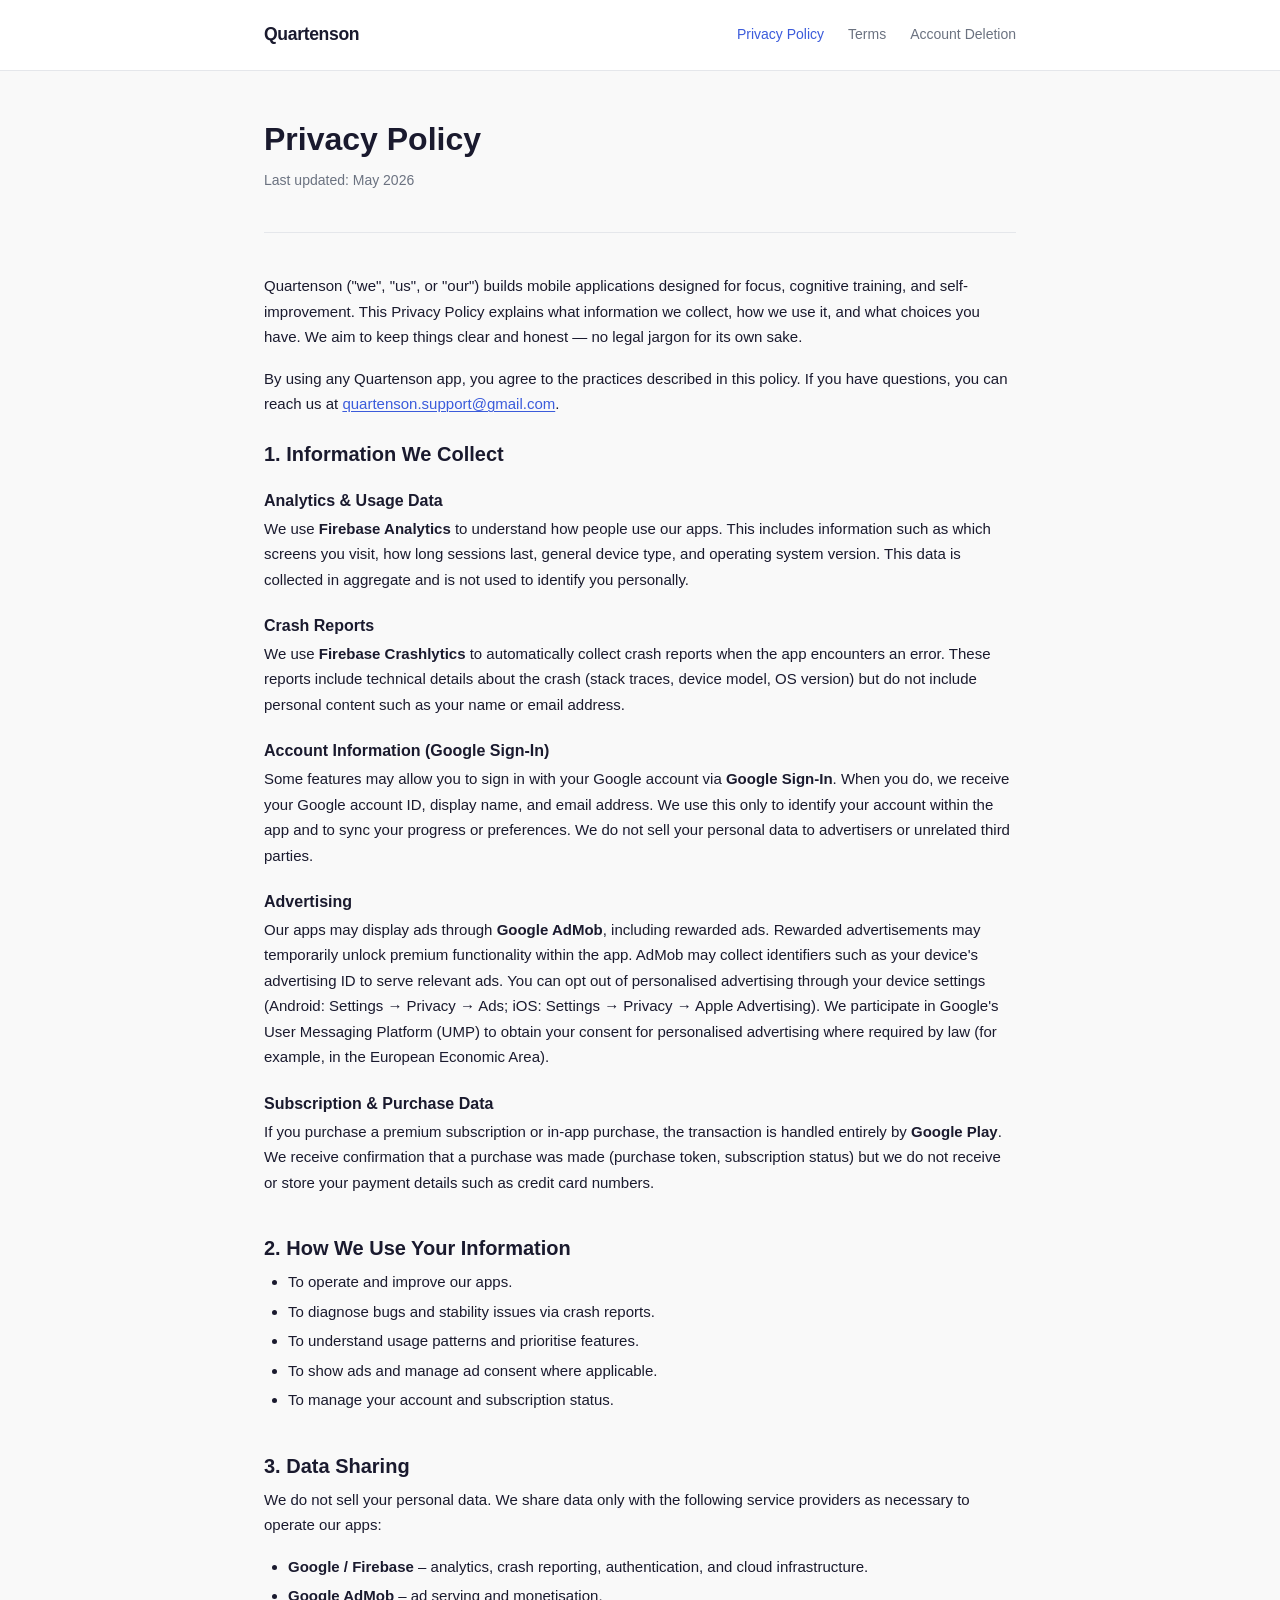
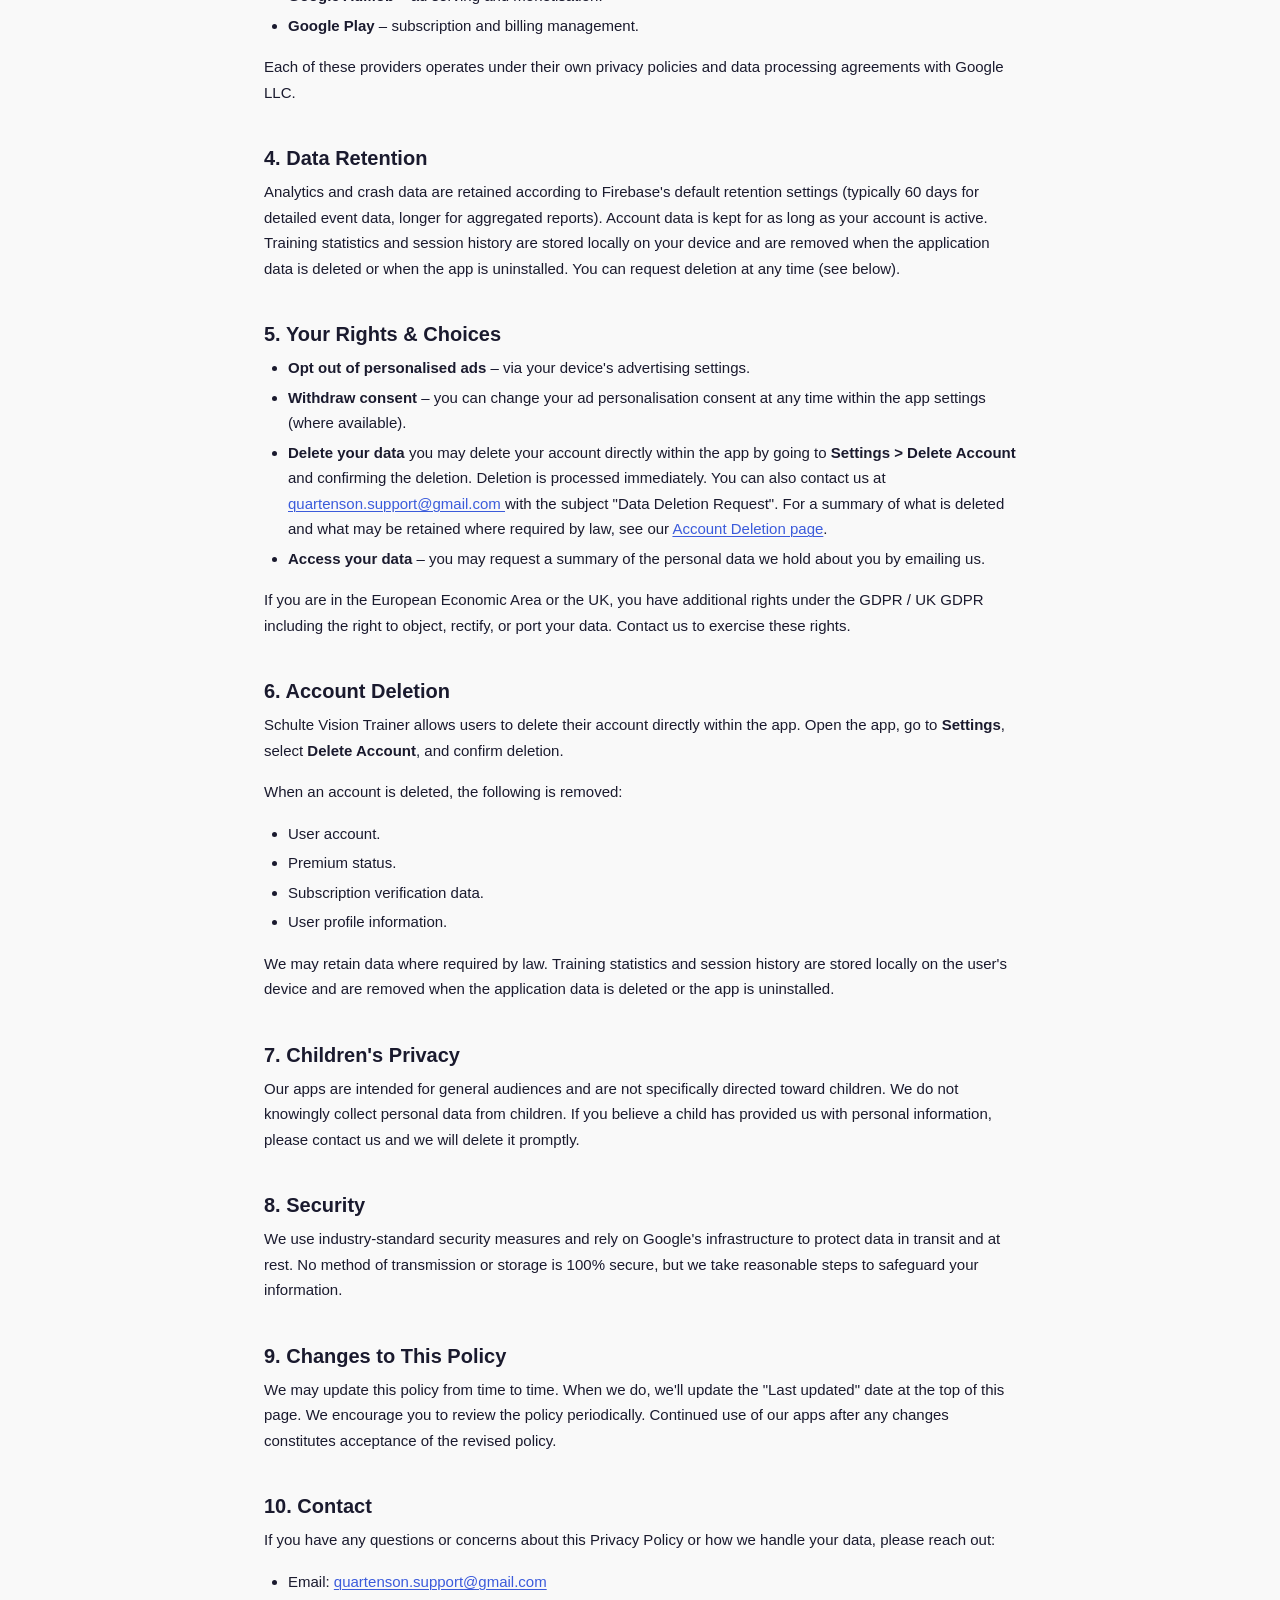
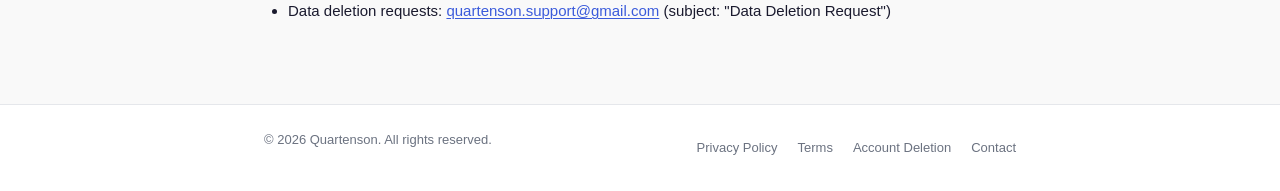
==== commit 7e9f43a0: "feat: added account deletion page and updated details" ====
--- a/privacy-policy.html
+++ b/privacy-policy.html
@@ -19,6 +19,7 @@
                         >Privacy Policy</a
                     >
                     <a href="terms-and-conditions.html">Terms</a>
+                    <a href="account-deletion.html">Account Deletion</a>
                 </nav>
             </div>
         </header>
@@ -26,7 +27,7 @@
         <main>
             <div class="page-header">
                 <h1>Privacy Policy</h1>
-                <p class="page-meta">Last updated: May 2025</p>
+                <p class="page-meta">Last updated: May 2026</p>
             </div>
 
             <div class="legal-body">
@@ -152,8 +153,11 @@
                     Analytics and crash data are retained according to
                     Firebase's default retention settings (typically 60 days for
                     detailed event data, longer for aggregated reports). Account
-                    data is kept for as long as your account is active. You can
-                    request deletion at any time (see below).
+                    data is kept for as long as your account is active.
+                    Training statistics and session history are stored locally
+                    on your device and are removed when the application data is
+                    deleted or when the app is uninstalled. You can request
+                    deletion at any time (see below).
                 </p>
 
                 <h2>5. Your Rights &amp; Choices</h2>
@@ -169,16 +173,20 @@
                         settings (where available).
                     </li>
                     <li>
-                        <strong>Delete your data</strong> you may request
-                        account deletion from within the app settings or by
-                        contacting us at
+                        <strong>Delete your data</strong> you may delete your
+                        account directly within the app by going to
+                        <strong>Settings &gt; Delete Account</strong> and
+                        confirming the deletion. Deletion is processed
+                        immediately. You can also contact us at
                         <a href="mailto:quartenson.support@gmail.com">
                             quartenson.support@gmail.com
                         </a>
-                        with the subject "Data Deletion Request" and we will
-                        make reasonable efforts to delete applicable
-                        account-related data within 30 days, unless retention is
-                        required for legal, security, or operational reasons.
+                        with the subject "Data Deletion Request". For a summary
+                        of what is deleted and what may be retained where
+                        required by law, see our
+                        <a href="account-deletion.html"
+                            >Account Deletion page</a
+                        >.
                     </li>
                     <li>
                         <strong>Access your data</strong> – you may request a
@@ -194,7 +202,32 @@
                     exercise these rights.
                 </p>
 
-                <h2>6. Children's Privacy</h2>
+                <h2>6. Account Deletion</h2>
+
+                <p>
+                    Schulte Vision Trainer allows users to delete their account
+                    directly within the app. Open the app, go to
+                    <strong>Settings</strong>, select
+                    <strong>Delete Account</strong>, and confirm deletion.
+                </p>
+
+                <p>When an account is deleted, the following is removed:</p>
+
+                <ul>
+                    <li>User account.</li>
+                    <li>Premium status.</li>
+                    <li>Subscription verification data.</li>
+                    <li>User profile information.</li>
+                </ul>
+
+                <p>
+                    We may retain data where required by law. Training
+                    statistics and session history are stored locally on the
+                    user's device and are removed when the application data is
+                    deleted or the app is uninstalled.
+                </p>
+
+                <h2>7. Children's Privacy</h2>
 
                 <p>
                     Our apps are intended for general audiences and are not
@@ -204,7 +237,7 @@
                     and we will delete it promptly.
                 </p>
 
-                <h2>7. Security</h2>
+                <h2>8. Security</h2>
 
                 <p>
                     We use industry-standard security measures and rely on
@@ -213,7 +246,7 @@
                     but we take reasonable steps to safeguard your information.
                 </p>
 
-                <h2>8. Changes to This Policy</h2>
+                <h2>9. Changes to This Policy</h2>
 
                 <p>
                     We may update this policy from time to time. When we do,
@@ -223,7 +256,7 @@
                     acceptance of the revised policy.
                 </p>
 
-                <h2>9. Contact</h2>
+                <h2>10. Contact</h2>
 
                 <p>
                     If you have any questions or concerns about this Privacy
@@ -257,6 +290,7 @@
                 <nav class="footer-links" aria-label="Footer navigation">
                     <a href="privacy-policy.html">Privacy Policy</a>
                     <a href="terms-and-conditions.html">Terms</a>
+                    <a href="account-deletion.html">Account Deletion</a>
                     <a href="mailto:quartenson.support@gmail.com">Contact</a>
                 </nav>
             </div>
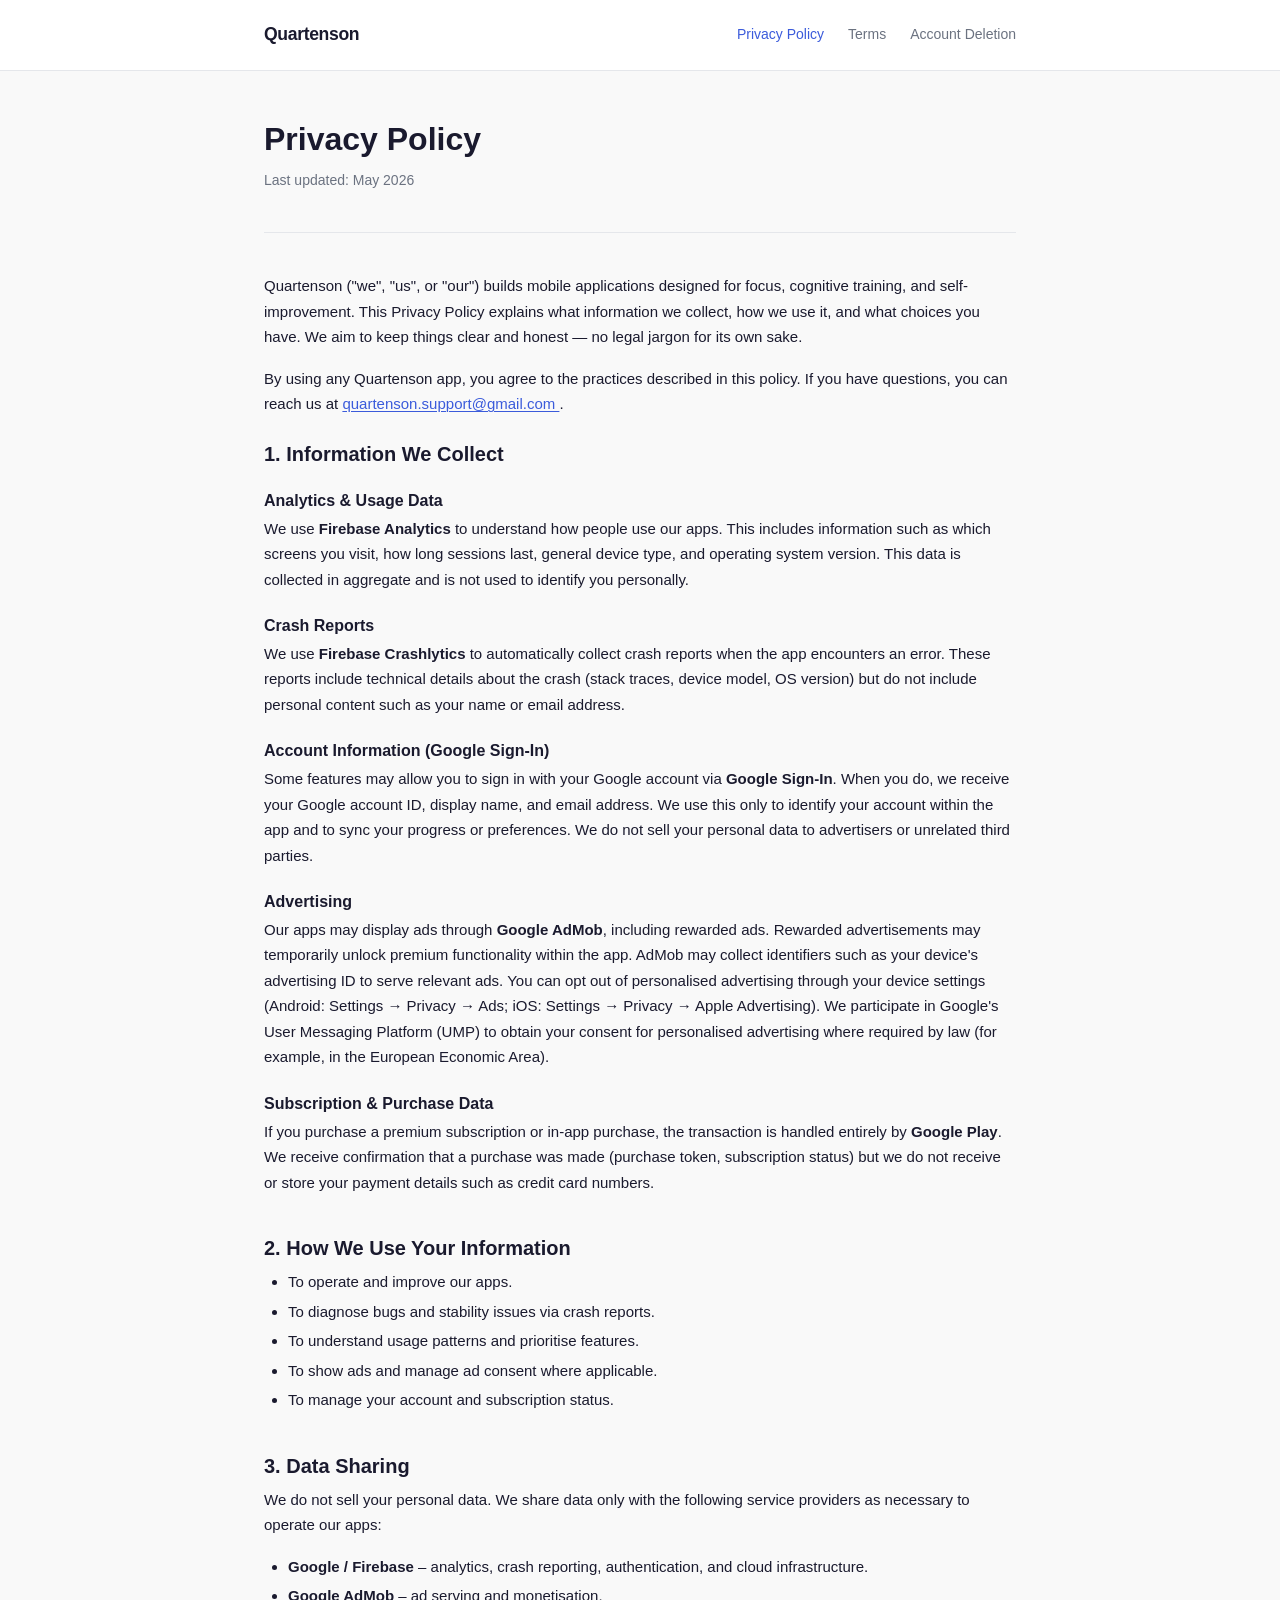
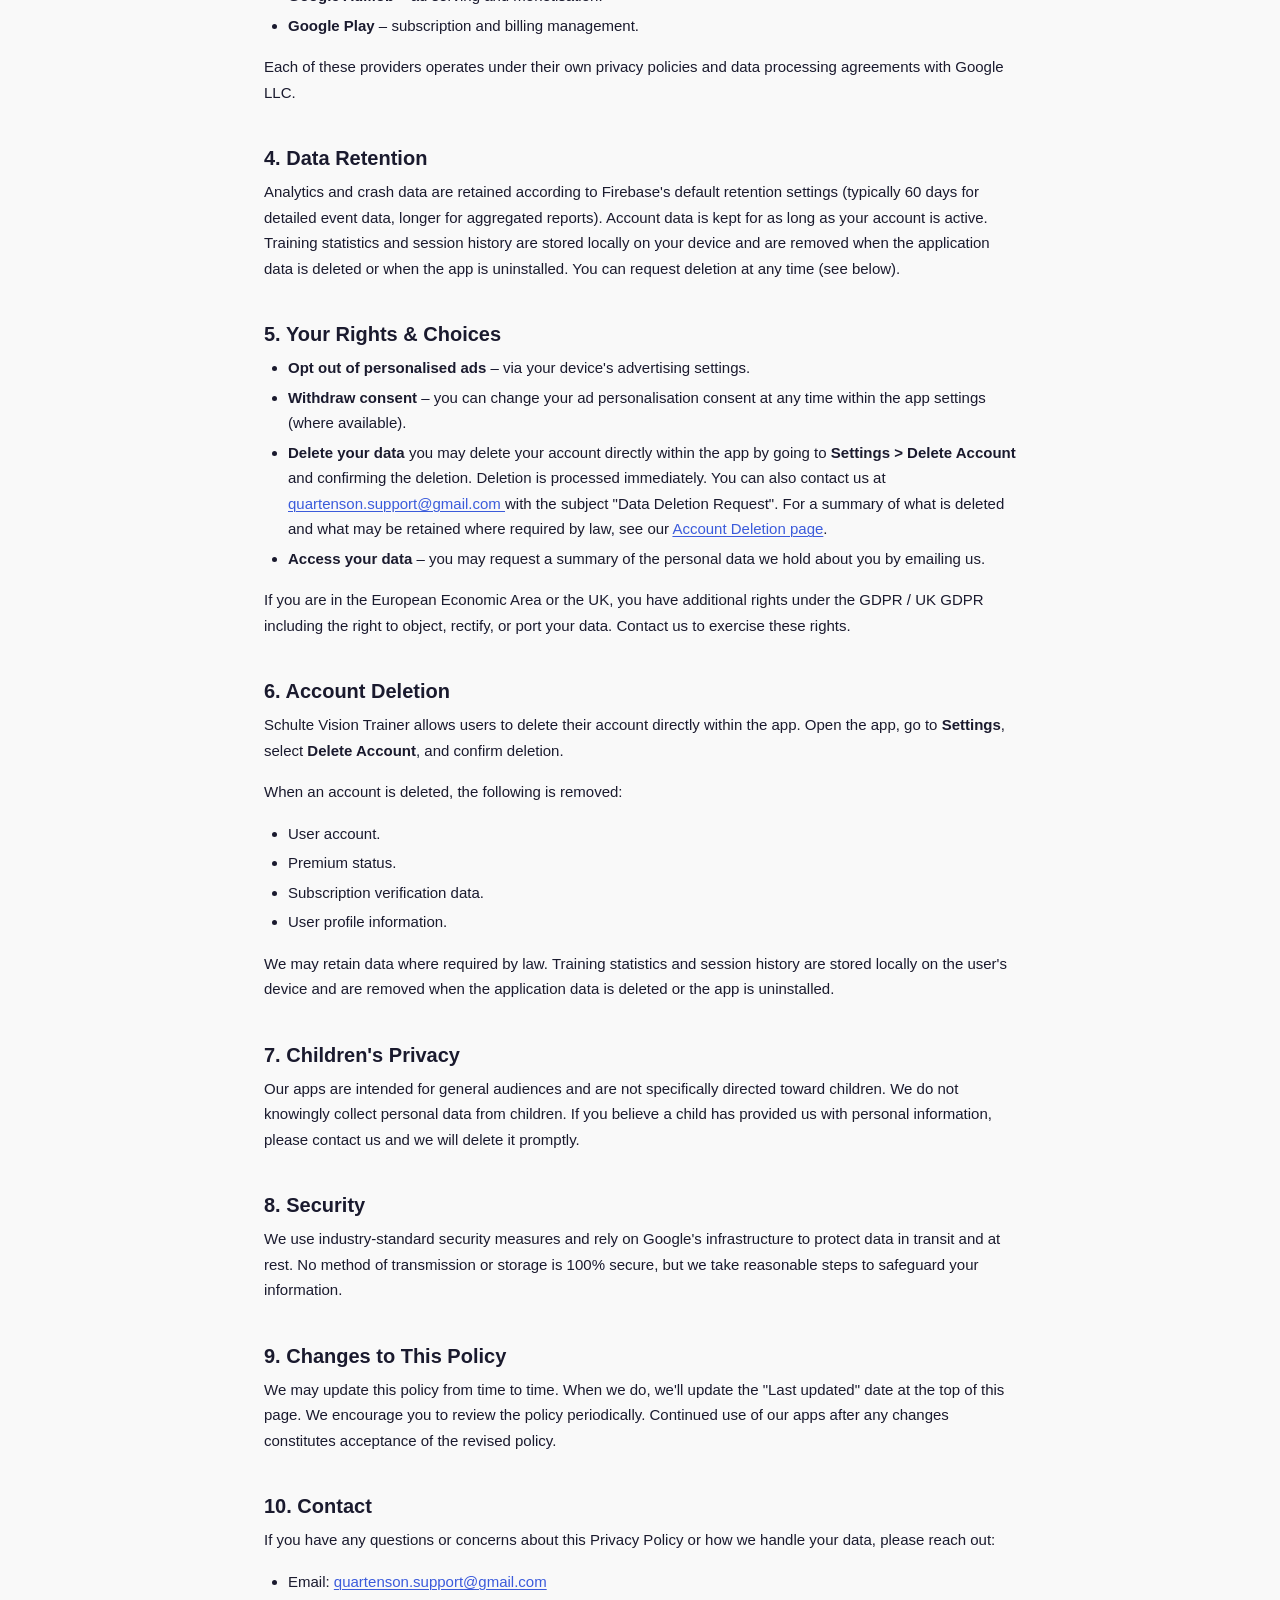
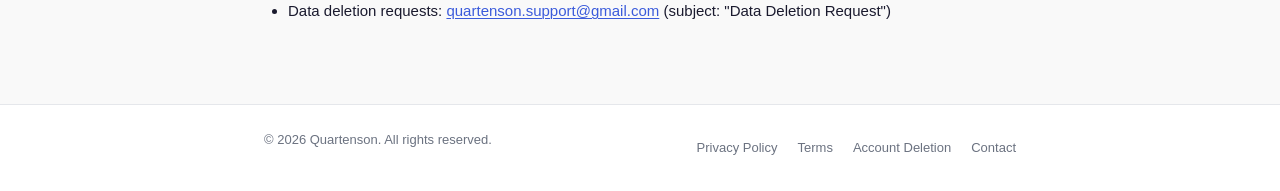
==== commit 09b193a2: "rebuild" ====
--- a/privacy-policy.html
+++ b/privacy-policy.html
@@ -44,8 +44,8 @@
                     By using any Quartenson app, you agree to the practices
                     described in this policy. If you have questions, you can
                     reach us at
-                    <a href="mailto:quartenson.support@gmail.com"
-                        >quartenson.support@gmail.com</a
+                    <a href="mailto:quartenson.support@gmail.com">
+                        quartenson.support@gmail.com </a
                     >.
                 </p>
 
@@ -153,11 +153,11 @@
                     Analytics and crash data are retained according to
                     Firebase's default retention settings (typically 60 days for
                     detailed event data, longer for aggregated reports). Account
-                    data is kept for as long as your account is active.
-                    Training statistics and session history are stored locally
-                    on your device and are removed when the application data is
-                    deleted or when the app is uninstalled. You can request
-                    deletion at any time (see below).
+                    data is kept for as long as your account is active. Training
+                    statistics and session history are stored locally on your
+                    device and are removed when the application data is deleted
+                    or when the app is uninstalled. You can request deletion at
+                    any time (see below).
                 </p>
 
                 <h2>5. Your Rights &amp; Choices</h2>
@@ -184,8 +184,7 @@
                         with the subject "Data Deletion Request". For a summary
                         of what is deleted and what may be retained where
                         required by law, see our
-                        <a href="account-deletion.html"
-                            >Account Deletion page</a
+                        <a href="account-deletion.html">Account Deletion page</a
                         >.
                     </li>
                     <li>
